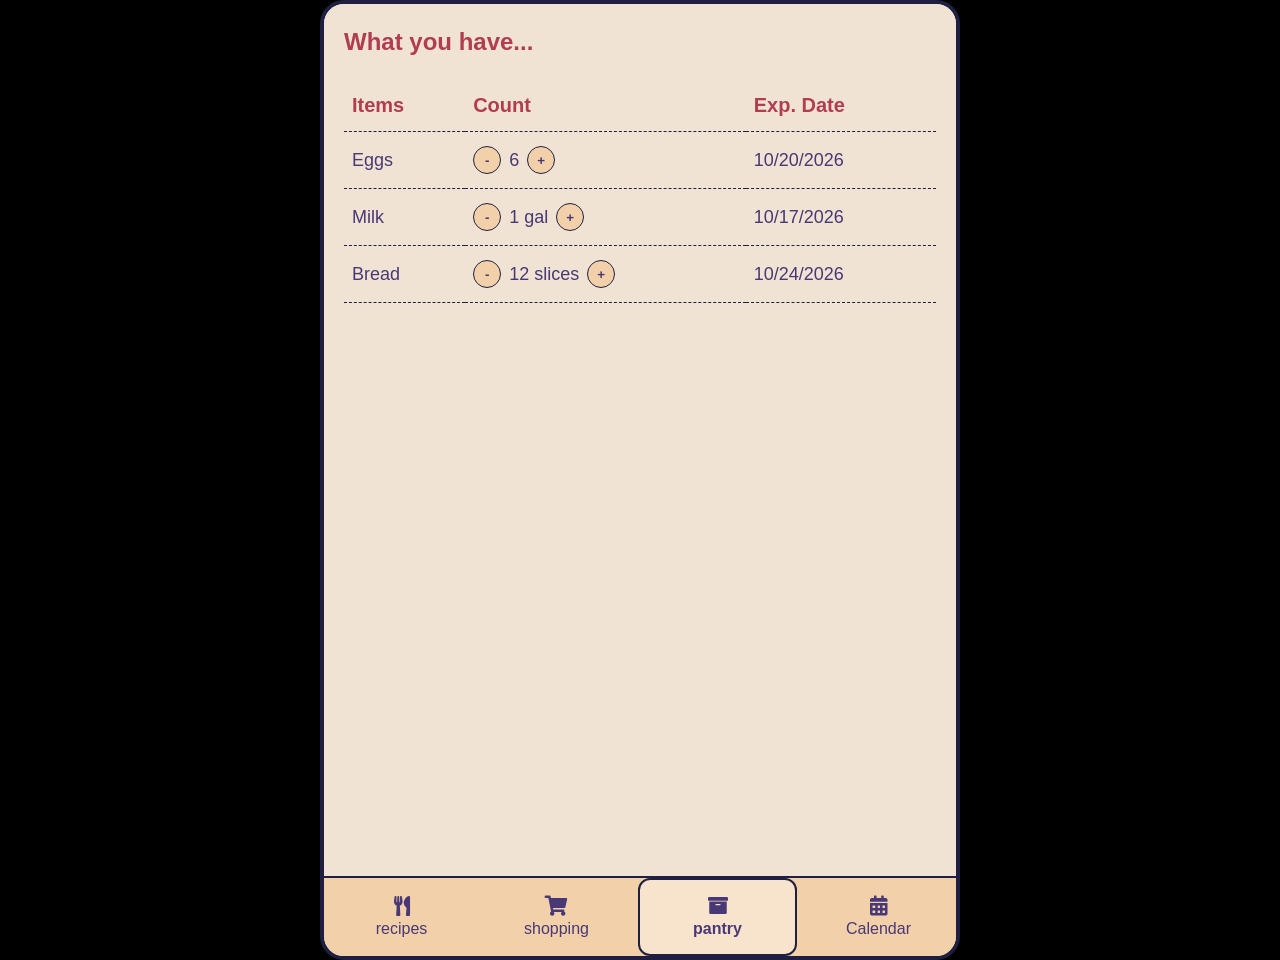
==== index.html @ 22006901 "Uploading all template files" ====
<!DOCTYPE html>
<html lang="en">
<head>
  <meta charset="UTF-8">
  <meta name="viewport" content="width=device-width, initial-scale=1.0">
  <title>Kitchen Keeper - Pantry</title>
  <link rel="stylesheet" href="css/styles.css">
  <!-- Font Awesome 5 per Visual Style Guide -->
  <link rel="stylesheet" href="https://cdnjs.cloudflare.com/ajax/libs/font-awesome/5.15.4/css/all.min.css">
</head>
<body>
  <div class="device-container">
    <header class="app-header">
      <h1 class="app-title">What you have...</h1>
    </header>

    <main class="app-content">
      <table class="pantry-table">
        <thead>
          <tr>
            <th>Items</th>
            <th>Count</th>
            <th>Exp. Date</th>
          </tr>
        </thead>
        <tbody id="pantry-list">
          <tr>
            <td>Eggs</td>
            <td>
              <div class="qty-control">
                <button class="btn-qty btn-minus">-</button>
                <span class="qty-val">6</span>
                <button class="btn-qty btn-plus">+</button>
              </div>
            </td>
            <td>10/20/2026</td>
          </tr>
          <tr>
            <td>Milk</td>
            <td>
              <div class="qty-control">
                <button class="btn-qty btn-minus">-</button>
                <span class="qty-val">1 gal</span>
                <button class="btn-qty btn-plus">+</button>
              </div>
            </td>
            <td>10/17/2026</td>
          </tr>
          <tr>
            <td>Bread</td>
            <td>
              <div class="qty-control">
                <button class="btn-qty btn-minus">-</button>
                <span class="qty-val">12 slices</span>
                <button class="btn-qty btn-plus">+</button>
              </div>
            </td>
            <td>10/24/2026</td>
          </tr>
        </tbody>
      </table>
    </main>

    <nav class="bottom-nav">
      <a href="recipes.html" class="nav-item">
        <i class="fas fa-utensils"></i>
        <span>recipes</span>
      </a>
      <a href="shopping.html" class="nav-item">
        <i class="fas fa-shopping-cart"></i>
        <span>shopping</span>
      </a>
      <a href="index.html" class="nav-item active">
        <i class="fas fa-archive"></i>
        <span>pantry</span>
      </a>
      <a href="calendar.html" class="nav-item">
        <i class="fas fa-calendar-alt"></i>
        <span>Calendar</span>
      </a>
    </nav>
  </div>
  <script src="js/main.js"></script>
</body>
</html>
---- css/styles.css ----
:root {
  --bg-main: #F1E3D3;          /* App Background */
  --bg-accent: #F2D0A9;        /* Icon/Button Background & Navbar */
  --color-title: #B13D52;      /* Title Text Color */
  --color-text: #483876;       /* Body / Other Text Color */
  --color-border: #1F2041;     /* Lines / Borders Color */

  /* Typography Sizing */
  --font-title-size: 24px;
  --font-text-size: 18px;
  --font-icon-size: 12px;

  /* Fonts */
  --font-primary: 'Roboto', sans-serif;
  --font-inter: 'Inter', sans-serif;
  --font-comic: 'Comic Sans MS', 'Comic Sans', cursive;
}

* {
  box-sizing: border-box;
  margin: 0;
  padding: 0;
}

/* Page Outer Body (Black background requirement) */
body {
  background-color: #000000;
  font-family: var(--font-primary);
  color: var(--color-text);
  font-size: var(--font-text-size);
  display: flex;
  justify-content: center;
  align-items: center;
  min-height: 100vh;
}

/* 640x960 Mobile Viewport Device Container */
.device-container {
  width: 640px;
  height: 960px;
  background-color: var(--bg-main);
  border: 4px solid var(--color-border);
  border-radius: 24px;
  display: flex;
  flex-direction: column;
  position: relative;
  overflow: hidden;
  box-shadow: 0 10px 30px rgba(0, 0, 0, 0.5);
}

/* Header Area */
.app-header {
  padding: 24px 20px 12px 20px;
  background-color: var(--bg-main);
}

.app-title {
  color: var(--color-title);
  font-size: var(--font-title-size);
  font-weight: 700;
  margin-bottom: 12px;
}

/* Main Content Area */
.app-content {
  flex: 1;
  padding: 0 20px 20px 20px;
  overflow-y: auto;
}

/* Bottom Navigation Bar */
.bottom-nav {
  height: 80px;
  background-color: var(--bg-accent);
  border-top: 2px solid var(--color-border);
  display: flex;
  justify-content: space-around;
  align-items: center;
}

.nav-item {
  display: flex;
  flex-direction: column;
  align-items: center;
  justify-content: center;
  text-decoration: none;
  color: var(--color-text);
  font-size: 16px;
  flex: 1;
  height: 100%;
  transition: background-color 0.2s;
}

.nav-item i {
  font-size: 20px;
  margin-bottom: 4px;
}

.nav-item.active {
  background-color: rgba(255, 255, 255, 0.4);
  border: 2px solid var(--color-border);
  border-radius: 12px;
  margin: 4px;
  font-weight: bold;
}

/* Reusable UI Elements */
.input-group {
  display: flex;
  gap: 12px;
  margin-bottom: 20px;
}

.text-input {
  flex: 1;
  padding: 12px 16px;
  font-size: var(--font-text-size);
  border: 2px solid var(--color-border);
  border-radius: 12px;
  background-color: rgba(255, 255, 255, 0.6);
  color: var(--color-text);
  outline: none;
}

.btn-primary {
  background-color: var(--bg-accent);
  border: 2px solid var(--color-border);
  color: var(--color-text);
  padding: 12px 24px;
  border-radius: 12px;
  font-size: var(--font-text-size);
  font-weight: bold;
  cursor: pointer;
}

.btn-primary:active {
  transform: scale(0.98);
}

/* Pantry Table / List Styling */
.pantry-table {
  width: 100%;
  border-collapse: collapse;
}

.pantry-table th, .pantry-table td {
  padding: 14px 8px;
  text-align: left;
  border-bottom: 1.5px dashed var(--color-border);
}

.pantry-table th {
  color: var(--color-title);
  font-size: 20px;
}

.qty-control {
  display: flex;
  align-items: center;
  gap: 8px;
}

.btn-qty {
  width: 28px;
  height: 28px;
  border-radius: 50%;
  border: 1.5px solid var(--color-border);
  background-color: var(--bg-accent);
  color: var(--color-text);
  font-weight: bold;
  cursor: pointer;
}

/* Recipes Styling */
.filter-pills {
  display: flex;
  gap: 8px;
  overflow-x: auto;
  padding-bottom: 12px;
  margin-bottom: 16px;
}

.pill {
  padding: 6px 14px;
  border: 1.5px solid var(--color-border);
  border-radius: 20px;
  background-color: var(--bg-accent);
  white-space: nowrap;
  font-size: 16px;
  cursor: pointer;
}

.recipe-card {
  display: flex;
  align-items: center;
  border: 2px solid var(--color-border);
  border-radius: 12px;
  padding: 12px;
  margin-bottom: 12px;
  background-color: rgba(255, 255, 255, 0.3);
  position: relative;
}

.recipe-img-placeholder {
  width: 70px;
  height: 70px;
  border-radius: 8px;
  background-color: var(--bg-accent);
  display: flex;
  align-items: center;
  justify-content: center;
  margin-right: 16px;
  border: 1.5px solid var(--color-border);
}

.recipe-title {
  font-size: 20px;
  font-weight: bold;
  flex: 1;
}

.star-fav {
  font-size: 24px;
  color: var(--color-border);
  cursor: pointer;
}

.star-fav.active {
  color: #E6A100;
}

/* Shopping List Styling */
.shopping-item {
  display: flex;
  align-items: center;
  justify-content: space-between;
  padding: 14px 0;
  border-bottom: 1.5px dashed var(--color-border);
}

.shopping-item-left {
  display: flex;
  align-items: center;
  gap: 12px;
}

.shopping-item input[type="checkbox"] {
  width: 22px;
  height: 22px;
  accent-color: var(--color-title);
}

.remove-btn {
  background: none;
  border: none;
  font-size: 20px;
  color: var(--color-border);
  cursor: pointer;
}

/* Calendar Styling */
.calendar-view-toggle {
  display: flex;
  justify-content: flex-end;
  gap: 8px;
  margin-bottom: 12px;
}

.btn-toggle {
  padding: 6px 12px;
  border: 1.5px solid var(--color-border);
  border-radius: 8px;
  background: var(--bg-accent);
  cursor: pointer;
}

.calendar-header-month {
  display: flex;
  justify-content: space-between;
  align-items: center;
  font-size: 22px;
  font-weight: bold;
  color: var(--color-text);
  margin-bottom: 16px;
}

.calendar-grid {
  display: grid;
  grid-template-columns: repeat(7, 1fr);
  gap: 8px;
  text-align: center;
}

.day-name {
  font-weight: bold;
  font-size: 14px;
  padding-bottom: 4px;
}

.day-cell {
  aspect-ratio: 1;
  border: 1px solid var(--color-border);
  border-radius: 6px;
  display: flex;
  flex-direction: column;
  align-items: center;
  justify-content: space-between;
  padding: 4px;
  font-size: 14px;
  background-color: rgba(255, 255, 255, 0.2);
}

.meal-dot {
  width: 6px;
  height: 6px;
  background-color: var(--color-title);
  border-radius: 50%;
}
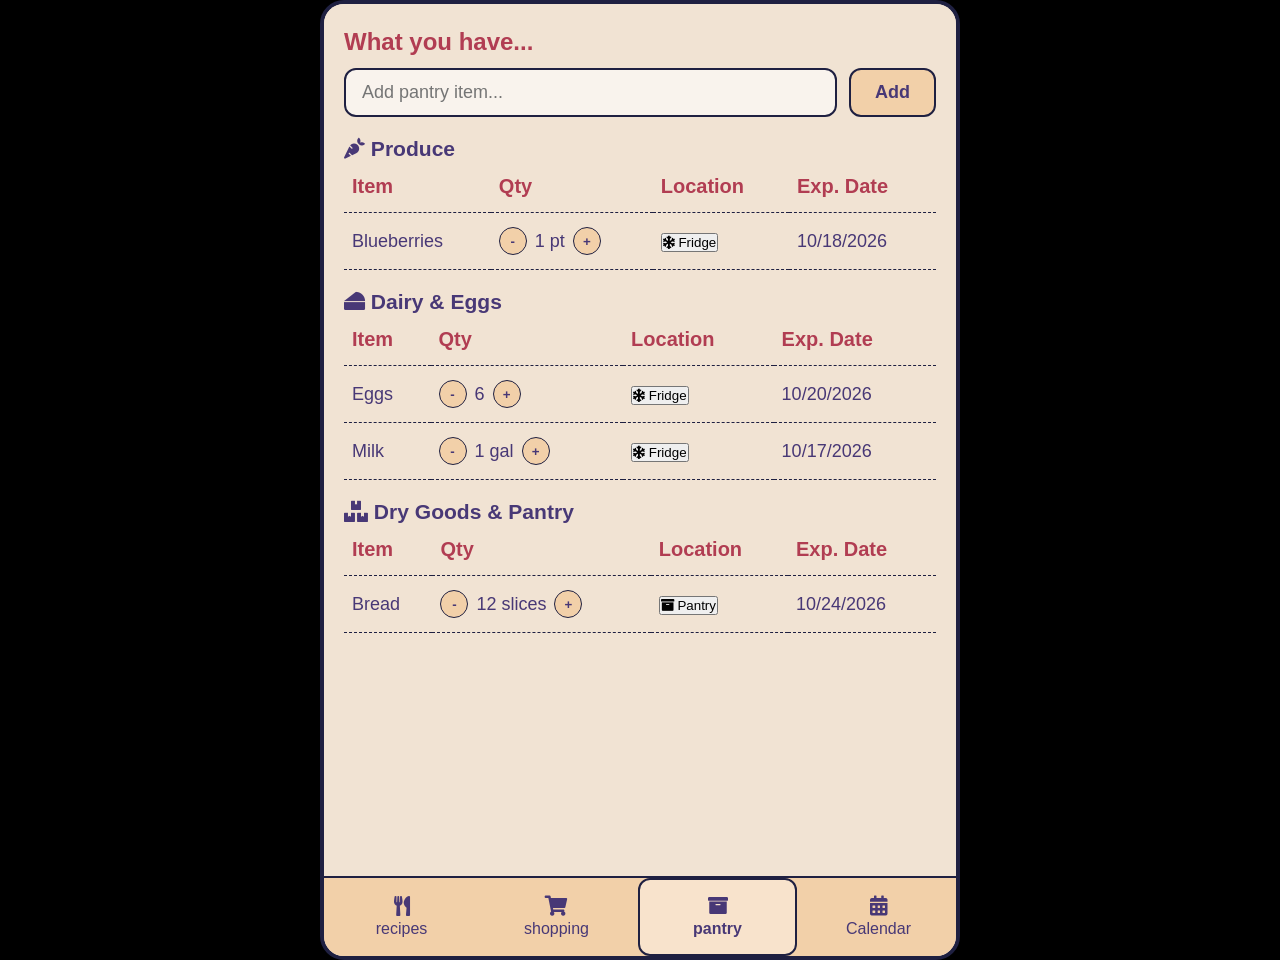
==== commit 3642c9aa: "Add optional category filter and update pantry layout" ====
--- a/index.html
+++ b/index.html
@@ -5,60 +5,134 @@
   <meta name="viewport" content="width=device-width, initial-scale=1.0">
   <title>Kitchen Keeper - Pantry</title>
   <link rel="stylesheet" href="css/styles.css">
-  <!-- Font Awesome 5 per Visual Style Guide -->
   <link rel="stylesheet" href="https://cdnjs.cloudflare.com/ajax/libs/font-awesome/5.15.4/css/all.min.css">
 </head>
 <body>
   <div class="device-container">
     <header class="app-header">
       <h1 class="app-title">What you have...</h1>
+      <!-- Optional Category Filter / Quick Add bar -->
+      <div class="input-group" style="margin-bottom: 8px;">
+        <input type="text" class="text-input" placeholder="Add pantry item...">
+        <button class="btn-primary">Add</button>
+      </div>
     </header>
 
     <main class="app-content">
-      <table class="pantry-table">
-        <thead>
-          <tr>
-            <th>Items</th>
-            <th>Count</th>
-            <th>Exp. Date</th>
-          </tr>
-        </thead>
-        <tbody id="pantry-list">
-          <tr>
-            <td>Eggs</td>
-            <td>
-              <div class="qty-control">
-                <button class="btn-qty btn-minus">-</button>
-                <span class="qty-val">6</span>
-                <button class="btn-qty btn-plus">+</button>
-              </div>
-            </td>
-            <td>10/20/2026</td>
-          </tr>
-          <tr>
-            <td>Milk</td>
-            <td>
-              <div class="qty-control">
-                <button class="btn-qty btn-minus">-</button>
-                <span class="qty-val">1 gal</span>
-                <button class="btn-qty btn-plus">+</button>
-              </div>
-            </td>
-            <td>10/17/2026</td>
-          </tr>
-          <tr>
-            <td>Bread</td>
-            <td>
-              <div class="qty-control">
-                <button class="btn-qty btn-minus">-</button>
-                <span class="qty-val">12 slices</span>
-                <button class="btn-qty btn-plus">+</button>
-              </div>
-            </td>
-            <td>10/24/2026</td>
-          </tr>
-        </tbody>
-      </table>
+      <!-- PRODUCE CATEGORY -->
+      <div class="category-section">
+        <h3 class="category-title"><i class="fas fa-carrot"></i> Produce</h3>
+        <table class="pantry-table">
+          <thead>
+            <tr>
+              <th>Item</th>
+              <th>Qty</th>
+              <th>Location</th>
+              <th>Exp. Date</th>
+            </tr>
+          </thead>
+          <tbody>
+            <tr>
+              <td>Blueberries</td>
+              <td>
+                <div class="qty-control">
+                  <button class="btn-qty btn-minus">-</button>
+                  <span class="qty-val">1 pt</span>
+                  <button class="btn-qty btn-plus">+</button>
+                </div>
+              </td>
+              <td>
+                <button class="location-toggle-btn fridge" title="Click to change location">
+                  <i class="fas fa-snowflake"></i> Fridge
+                </button>
+              </td>
+              <td>10/18/2026</td>
+            </tr>
+          </tbody>
+        </table>
+      </div>
+
+      <!-- DAIRY CATEGORY -->
+      <div class="category-section" style="margin-top: 20px;">
+        <h3 class="category-title"><i class="fas fa-cheese"></i> Dairy & Eggs</h3>
+        <table class="pantry-table">
+          <thead>
+            <tr>
+              <th>Item</th>
+              <th>Qty</th>
+              <th>Location</th>
+              <th>Exp. Date</th>
+            </tr>
+          </thead>
+          <tbody>
+            <tr>
+              <td>Eggs</td>
+              <td>
+                <div class="qty-control">
+                  <button class="btn-qty btn-minus">-</button>
+                  <span class="qty-val">6</span>
+                  <button class="btn-qty btn-plus">+</button>
+                </div>
+              </td>
+              <td>
+                <button class="location-toggle-btn fridge" title="Click to change location">
+                  <i class="fas fa-snowflake"></i> Fridge
+                </button>
+              </td>
+              <td>10/20/2026</td>
+            </tr>
+            <tr>
+              <td>Milk</td>
+              <td>
+                <div class="qty-control">
+                  <button class="btn-qty btn-minus">-</button>
+                  <span class="qty-val">1 gal</span>
+                  <button class="btn-qty btn-plus">+</button>
+                </div>
+              </td>
+              <td>
+                <button class="location-toggle-btn fridge" title="Click to change location">
+                  <i class="fas fa-snowflake"></i> Fridge
+                </button>
+              </td>
+              <td>10/17/2026</td>
+            </tr>
+          </tbody>
+        </table>
+      </div>
+
+      <!-- PANTRY / DRY GOODS CATEGORY -->
+      <div class="category-section" style="margin-top: 20px;">
+        <h3 class="category-title"><i class="fas fa-boxes"></i> Dry Goods & Pantry</h3>
+        <table class="pantry-table">
+          <thead>
+            <tr>
+              <th>Item</th>
+              <th>Qty</th>
+              <th>Location</th>
+              <th>Exp. Date</th>
+            </tr>
+          </thead>
+          <tbody>
+            <tr>
+              <td>Bread</td>
+              <td>
+                <div class="qty-control">
+                  <button class="btn-qty btn-minus">-</button>
+                  <span class="qty-val">12 slices</span>
+                  <button class="btn-qty btn-plus">+</button>
+                </div>
+              </td>
+              <td>
+                <button class="location-toggle-btn pantry" title="Click to change location">
+                  <i class="fas fa-archive"></i> Pantry
+                </button>
+              </td>
+              <td>10/24/2026</td>
+            </tr>
+          </tbody>
+        </table>
+      </div>
     </main>
 
     <nav class="bottom-nav">
@@ -82,4 +156,4 @@
   </div>
   <script src="js/main.js"></script>
 </body>
-</html>+</html>
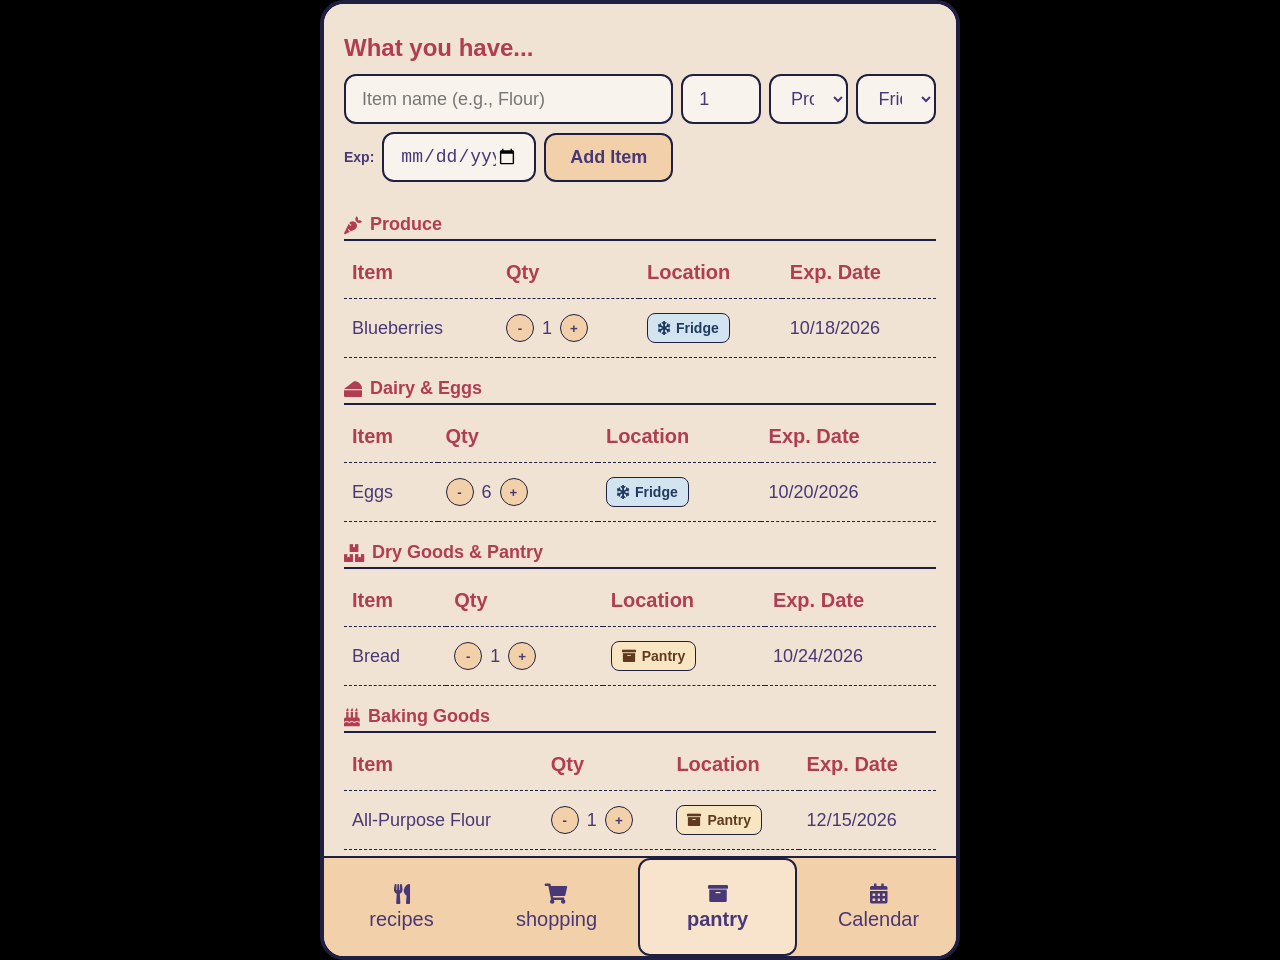
==== commit ea83c7a3: "Revamp pantry item input and add new categories" ====
--- a/index.html
+++ b/index.html
@@ -11,16 +11,32 @@
   <div class="device-container">
     <header class="app-header">
       <h1 class="app-title">What you have...</h1>
-      <!-- Optional Category Filter / Quick Add bar -->
-      <div class="input-group" style="margin-bottom: 8px;">
-        <input type="text" class="text-input" placeholder="Add pantry item...">
-        <button class="btn-primary">Add</button>
+      <div class="input-group" style="flex-direction: column; gap: 8px;">
+        <input type="text" id="pantry-name" class="text-input" placeholder="Item name (e.g., Flour)" style="width: 100%;">
+        <div style="display: flex; gap: 8px; width: 100%;">
+          <input type="number" id="pantry-qty" class="text-input" placeholder="Qty" min="1" value="1" style="width: 25%;">
+          <select id="pantry-category" class="text-input" style="width: 35%;">
+            <option value="Produce">Produce</option>
+            <option value="Dairy & Eggs">Dairy & Eggs</option>
+            <option value="Dry Goods">Dry Goods</option>
+            <option value="Baking Goods">Baking Goods</option>
+          </select>
+          <select id="pantry-location" class="text-input" style="width: 40%;">
+            <option value="fridge">Fridge</option>
+            <option value="pantry">Pantry</option>
+          </select>
+        </div>
+        <div style="display: flex; gap: 8px; width: 100%; align-items: center;">
+          <span style="font-size: 14px; font-weight: bold;">Exp:</span>
+          <input type="date" id="pantry-date" class="text-input" style="flex: 1;">
+          <button id="add-pantry-btn" class="btn-primary">Add Item</button>
+        </div>
       </div>
     </header>
 
-    <main class="app-content">
+    <main class="app-content" id="pantry-main-container">
       <!-- PRODUCE CATEGORY -->
-      <div class="category-section">
+      <div class="category-section" data-category="Produce">
         <h3 class="category-title"><i class="fas fa-carrot"></i> Produce</h3>
         <table class="pantry-table">
           <thead>
@@ -31,13 +47,13 @@
               <th>Exp. Date</th>
             </tr>
           </thead>
-          <tbody>
+          <tbody class="pantry-tbody">
             <tr>
               <td>Blueberries</td>
               <td>
                 <div class="qty-control">
                   <button class="btn-qty btn-minus">-</button>
-                  <span class="qty-val">1 pt</span>
+                  <span class="qty-val">1</span>
                   <button class="btn-qty btn-plus">+</button>
                 </div>
               </td>
@@ -53,7 +69,7 @@
       </div>
 
       <!-- DAIRY CATEGORY -->
-      <div class="category-section" style="margin-top: 20px;">
+      <div class="category-section" data-category="Dairy & Eggs" style="margin-top: 20px;">
         <h3 class="category-title"><i class="fas fa-cheese"></i> Dairy & Eggs</h3>
         <table class="pantry-table">
           <thead>
@@ -64,7 +80,7 @@
               <th>Exp. Date</th>
             </tr>
           </thead>
-          <tbody>
+          <tbody class="pantry-tbody">
             <tr>
               <td>Eggs</td>
               <td>
@@ -81,28 +97,12 @@
               </td>
               <td>10/20/2026</td>
             </tr>
-            <tr>
-              <td>Milk</td>
-              <td>
-                <div class="qty-control">
-                  <button class="btn-qty btn-minus">-</button>
-                  <span class="qty-val">1 gal</span>
-                  <button class="btn-qty btn-plus">+</button>
-                </div>
-              </td>
-              <td>
-                <button class="location-toggle-btn fridge" title="Click to change location">
-                  <i class="fas fa-snowflake"></i> Fridge
-                </button>
-              </td>
-              <td>10/17/2026</td>
-            </tr>
           </tbody>
         </table>
       </div>
 
-      <!-- PANTRY / DRY GOODS CATEGORY -->
-      <div class="category-section" style="margin-top: 20px;">
+      <!-- DRY GOODS CATEGORY -->
+      <div class="category-section" data-category="Dry Goods" style="margin-top: 20px;">
         <h3 class="category-title"><i class="fas fa-boxes"></i> Dry Goods & Pantry</h3>
         <table class="pantry-table">
           <thead>
@@ -113,13 +113,13 @@
               <th>Exp. Date</th>
             </tr>
           </thead>
-          <tbody>
+          <tbody class="pantry-tbody">
             <tr>
               <td>Bread</td>
               <td>
                 <div class="qty-control">
                   <button class="btn-qty btn-minus">-</button>
-                  <span class="qty-val">12 slices</span>
+                  <span class="qty-val">1</span>
                   <button class="btn-qty btn-plus">+</button>
                 </div>
               </td>
@@ -129,6 +129,39 @@
                 </button>
               </td>
               <td>10/24/2026</td>
+            </tr>
+          </tbody>
+        </table>
+      </div>
+
+      <!-- BAKING GOODS CATEGORY (NEW) -->
+      <div class="category-section" data-category="Baking Goods" style="margin-top: 20px;">
+        <h3 class="category-title"><i class="fas fa-birthday-cake"></i> Baking Goods</h3>
+        <table class="pantry-table">
+          <thead>
+            <tr>
+              <th>Item</th>
+              <th>Qty</th>
+              <th>Location</th>
+              <th>Exp. Date</th>
+            </tr>
+          </thead>
+          <tbody class="pantry-tbody">
+            <tr>
+              <td>All-Purpose Flour</td>
+              <td>
+                <div class="qty-control">
+                  <button class="btn-qty btn-minus">-</button>
+                  <span class="qty-val">1</span>
+                  <button class="btn-qty btn-plus">+</button>
+                </div>
+              </td>
+              <td>
+                <button class="location-toggle-btn pantry" title="Click to change location">
+                  <i class="fas fa-archive"></i> Pantry
+                </button>
+              </td>
+              <td>12/15/2026</td>
             </tr>
           </tbody>
         </table>
--- a/css/styles.css
+++ b/css/styles.css
@@ -46,11 +46,13 @@
   position: relative;
   overflow: hidden;
   box-shadow: 0 10px 30px rgba(0, 0, 0, 0.5);
+  position: relative;
+	flex-shrink: 0;
 }
 
 /* Header Area */
 .app-header {
-  padding: 24px 20px 12px 20px;
+  padding: 30px 20px 12px 20px;
   background-color: var(--bg-main);
 }
 
@@ -70,7 +72,7 @@
 
 /* Bottom Navigation Bar */
 .bottom-nav {
-  height: 80px;
+  height: 100px;
   background-color: var(--bg-accent);
   border-top: 2px solid var(--color-border);
   display: flex;
@@ -85,7 +87,7 @@
   justify-content: center;
   text-decoration: none;
   color: var(--color-text);
-  font-size: 16px;
+  font-size: 20px;
   flex: 1;
   height: 100%;
   transition: background-color 0.2s;
@@ -171,8 +173,49 @@
   cursor: pointer;
 }
 
+/* Category Section Styling */
+.category-title {
+  color: var(--color-title);
+  font-size: 18px;
+  margin-bottom: 6px;
+  display: flex;
+  align-items: center;
+  gap: 8px;
+  border-bottom: 2px solid var(--color-border);
+  padding-bottom: 4px;
+}
+
+/* Storage Location Toggle Button */
+.location-toggle-btn {
+  padding: 6px 10px;
+  border-radius: 8px;
+  border: 1.5px solid var(--color-border);
+  font-size: 14px;
+  font-weight: bold;
+  cursor: pointer;
+  display: flex;
+  align-items: center;
+  gap: 6px;
+  transition: all 0.2s ease;
+}
+
+.location-toggle-btn.fridge {
+  background-color: #D2E4F0; /* Soft cool blue tint for Fridge */
+  color: #1F3A5F;
+}
+
+.location-toggle-btn.pantry {
+  background-color: #F8E5C2; /* Warm amber tint for Pantry */
+  color: #5F3A1F;
+}
+
+.location-toggle-btn:active {
+  transform: scale(0.95);
+}
+
 /* Recipes Styling */
-.filter-pills {
+
+.filters {
   display: flex;
   gap: 8px;
   overflow-x: auto;
@@ -180,18 +223,77 @@
   margin-bottom: 16px;
 }
 
-.pill {
+.food-filter {
   padding: 6px 14px;
   border: 1.5px solid var(--color-border);
   border-radius: 20px;
   background-color: var(--bg-accent);
   white-space: nowrap;
-  font-size: 16px;
-  cursor: pointer;
-}
-
-.recipe-card {
-  display: flex;
+  font-size: 18px;
+  cursor: pointer;
+  background-color: var(--bg-accent);
+  color: var(--color-text);
+}
+.food-filter.active,
+.food-filter:hover{
+  background-color: #eee;
+}
+
+.app-header .input-group.searchDiv{
+  width: 100%;
+  margin: 15px auto;
+  box-sizing: border-box;
+  display: grid;
+  grid-template-columns: 4fr 1fr;
+  gap: 8px;
+}
+
+#searchBar{
+  width: 100%;
+  height: 100%;
+  justify-content: center;
+  box-sizing: border-box;
+  padding: 10px;
+  margin-bottom: 15px;
+  font-size: 18px;
+} 
+
+.searchButton{
+  /* flex: 1; */
+  padding: 10px 10px;
+  border: 1.5px solid var(--color-border);
+  border-radius: 20px;
+  background-color: var(--bg-accent);
+  font-size: 18px;
+  cursor: pointer;
+  color: var(--color-text);
+  /* margin-right: auto; */ 
+}
+
+.searchDiv .searchButton{
+  /* flex: 1; */
+  height: 100%;
+  padding: auto auto;
+  border: 1.5px solid var(--color-border);
+  border-radius: 20px;
+  background-color: var(--bg-accent);
+  font-size: 18px;
+  cursor: pointer;
+  color: var(--color-text);
+
+  /* margin-right: auto; */ 
+}
+
+.searchDiv{
+  width: 100%;
+  justify-content: center;
+  margin: auto;
+  box-sizing: border-box;
+  display: inline;
+}
+
+.recipe{
+  /* display: flex; */
   align-items: center;
   border: 2px solid var(--color-border);
   border-radius: 12px;
@@ -201,9 +303,19 @@
   position: relative;
 }
 
-.recipe-img-placeholder {
-  width: 70px;
-  height: 70px;
+.recipe-div{
+  max-width: 100%;
+  margin: auto auto;
+  border-radius: 10px;
+  list-style-type: none;
+  border-spacing: 15px;
+  display: grid;
+  grid-template-columns: repeat(2, 1fr);
+}
+
+.recipe-image{
+  width: 100px;
+  height: 100px;
   border-radius: 8px;
   background-color: var(--bg-accent);
   display: flex;
@@ -213,12 +325,140 @@
   border: 1.5px solid var(--color-border);
 }
 
-.recipe-title {
-  font-size: 20px;
-  font-weight: bold;
-  flex: 1;
-}
-
+.recipe-div .recipe a{
+  display: flex;
+  color: var(--color-text);
+  padding: 10px 0;
+  text-decoration: none;
+  font-size: 18px;
+  align-items: center;
+}
+
+.recipe-div .recipe{
+  margin: 12px 12px;
+}
+
+.recipe:hover{
+  cursor: pointer;
+  background-color: #cccccc;
+}
+
+.recipe-content{
+  display: flex;
+  flex:1;
+  align-items: center;
+
+}
+
+.recipe-text{
+  text-align: center;
+  font-size: 18px;
+}
+.recipe-text p{
+  font-size: 18px;
+}
+
+
+.ratings input{
+  appearance: none;
+}
+
+.ratings label{
+  cursor: pointer;
+  display: block;
+}
+
+#ratings1 label:hover,
+#ratings1 label:hover ~ label,
+#ratings1 input:checked ~ label{
+  color: gold;
+  fill: gold;
+  cursor: pointer;
+}
+
+#ratings2 label:hover,
+#ratings2 label:hover ~ label,
+#ratings2 input:checked ~ label{
+  color: gold;
+  fill: gold;
+  cursor: pointer;
+}
+
+#ratings3 label:hover,
+#ratings3 label:hover ~ label,
+#ratings3 input:checked ~ label{
+  color: gold;
+  fill: gold;
+  cursor: pointer;
+}
+
+#ratings4 label:hover,
+#ratings4 label:hover ~ label,
+#ratings4 input:checked ~ label{
+  color: gold;
+  fill: gold;
+  cursor: pointer;
+}
+
+.ratings{
+  appearance: none;
+  display:flex;
+  flex-direction: row-reverse;
+  font-size: 18px;
+  position:absolute;
+  bottom: 0px;
+  right: 10px;
+}
+
+.favorites input{
+  appearance: none;
+}
+
+.favorites label{
+  cursor: pointer;
+  display: block;
+  position:absolute;
+  top:5px;
+  right:5px;
+}
+
+#favorites1 label:hover,
+#favorites1 label:hover ~ label,
+#favorites1 input:checked ~ label{
+  color: red;
+  fill: red;
+  cursor: pointer;
+}
+
+#favorites2 label:hover,
+#favorites2 label:hover ~ label,
+#favorites2 input:checked ~ label{
+  color: red;
+  fill: red;
+  cursor: pointer;
+}
+
+#favorites3 label:hover,
+#favorites3 label:hover ~ label,
+#favorites3 input:checked ~ label{
+  color: red;
+  fill: red;
+  cursor: pointer;
+}
+#favorites4 label:hover,
+#favorites4 label:hover ~ label,
+#favorites4 input:checked ~ label{
+  color: red;
+  fill: red;
+  cursor: pointer;
+}
+
+.favorites{
+  appearance: none;
+  display:flex;
+  flex-direction: row-reverse;
+  font-size: 18px;
+}
 .star-fav {
   font-size: 24px;
   color: var(--color-border);
@@ -228,6 +468,74 @@
 .star-fav.active {
   color: #E6A100;
 }
+
+/* Ingredient page */
+.ingredients{
+  font-size: 18px;
+  margin-left: 30px;
+  margin-top: 10px;
+}
+
+.instructions{
+  margin: auto auto;
+}
+
+.instruction-list{
+  
+  padding-left: 30px;
+  margin-left: 30px;
+}
+
+.nutrition{
+  padding: 0 10px;
+  border: 2px solid black;
+  box-sizing: border-box;
+  margin: auto auto;
+  background-color: white;
+  padding-bottom: 5px;
+}
+
+.nutrition-table{
+  border-collapse: collapse;
+  background-color: white;
+  width: 100%;
+}
+
+.nutrition-table td{
+  padding: 3px 0;
+  width: 50%;
+}
+
+.nutrition-table tr{
+  border-bottom: 1px solid gray;
+}
+
+.back{
+  background: none;
+  border: none;
+  font-size: 20px;
+  font-weight: bold;
+  cursor: pointer;
+  color: #B13D52; ;
+}
+
+.filters{
+  width: 100%;
+  margin-bottom: 15px;
+  
+}
+
+.btn-toggle.allergy{
+  display: flex;
+  flex-direction: column;
+  font-size: 18px;
+  width: 100%;
+}
+
+.hidden{
+  display: none;
+}
+
 
 /* Shopping List Styling */
 .shopping-item {
@@ -278,7 +586,7 @@
   display: flex;
   justify-content: space-between;
   align-items: center;
-  font-size: 22px;
+  font-size: 25px;
   font-weight: bold;
   color: var(--color-text);
   margin-bottom: 16px;
@@ -293,7 +601,7 @@
 
 .day-name {
   font-weight: bold;
-  font-size: 14px;
+  font-size: 18px;
   padding-bottom: 4px;
 }
 
@@ -306,7 +614,7 @@
   align-items: center;
   justify-content: space-between;
   padding: 4px;
-  font-size: 14px;
+  font-size: 15px;
   background-color: rgba(255, 255, 255, 0.2);
 }
 
@@ -315,4 +623,116 @@
   height: 6px;
   background-color: var(--color-title);
   border-radius: 50%;
+}
+
+.content {
+  flex: 1;
+  padding: 15px;
+  box-sizing: border-box;
+  overflow: hidden; 
+}
+.content.scrollable {
+  overflow-y: auto;
+}
+
+.content.scrollable::-webkit-scrollbar {
+  width: 6px;
+}
+
+.content.scrollable::-webkit-scrollbar-thumb {
+  background-color: #B13D52;
+  border-radius: 3px;
+}
+
+/* Shopping Form Layout */
+.app-header .input-group {
+  display: grid;
+  grid-template-columns: 1fr 1fr;
+  gap: 10px;
+}
+
+#shop-input {
+  grid-column: span 2;
+}
+
+#add-shop-btn {
+  grid-column: span 2;
+}
+
+.app-header .input-group .text-input {
+  width: 100%;
+  min-width: 0;
+}
+
+.dialog-box{
+  border-color: var(--color-border);
+  height: 500px;
+  width: 500px;
+  justify-self: center;
+  background-color: #f5ede5;
+  padding-top: 20px;
+  padding-left: 20px;
+  padding-bottom: 20px;
+  padding-right: 20px;
+  flex-direction: column;
+  margin-top: 100px;
+}
+
+.dialog-text{
+  margin-bottom: auto;
+
+}
+
+#close{
+  margin-top: auto;
+  margin-bottom: 10px;
+  font-size: 15px;
+  justify-content: center;
+  color: var(--color-text);
+}
+
+#turn-off{
+  margin-top: auto;
+  margin-bottom: 10px;
+  font-size: 15px;
+  justify-content: center;
+  color: var(--color-text);
+}
+
+.toDo{
+background-color: rgb(177, 166, 166);
+min-height: 30px;
+position: relative;
+}
+.toDo.done{
+  background-color: gray;
+  text-decoration: line-through;
+}
+
+#list{
+  margin-bottom: 20px;
+  margin-top: 20px;
+}
+
+#notification{
+  background-color:red;
+  color:white;
+  min-height:50px;
+  text-align: center;
+  align-items: center;
+  justify-content: center;
+  position:relative;
+  display: flex;
+
+}
+
+.exit_button{
+  position:absolute;
+  top:0;
+  right:0;
+  cursor:pointer;
+  font-size: 20px;
+  background: none;
+  border: none;
+  color: var(--color-text);
 }
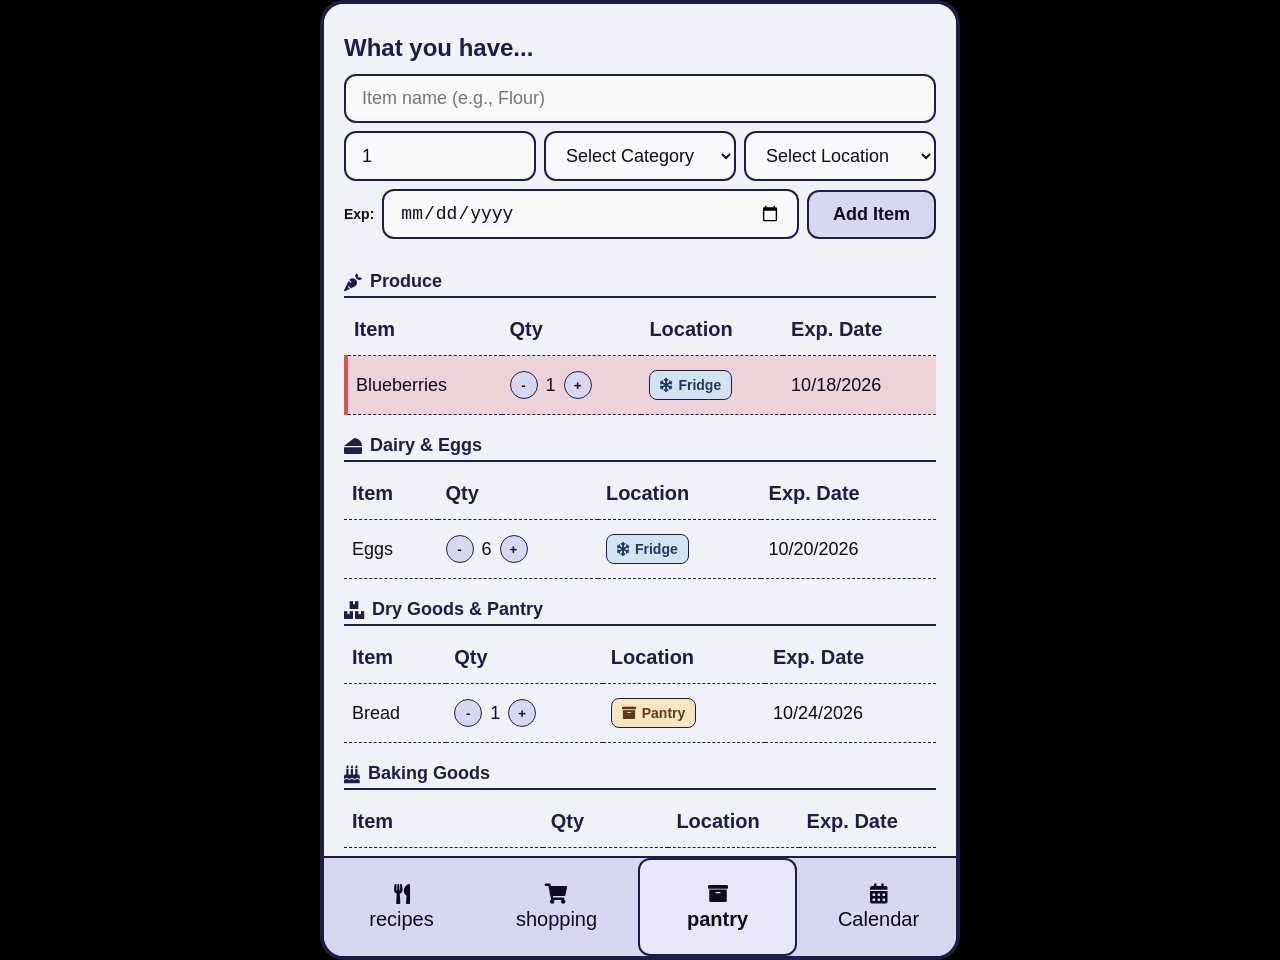
==== commit c8b0cae3: "added placeholders" ====
--- a/index.html
+++ b/index.html
@@ -16,12 +16,14 @@
         <div style="display: flex; gap: 8px; width: 100%;">
           <input type="number" id="pantry-qty" class="text-input" placeholder="Qty" min="1" value="1" style="width: 25%;">
           <select id="pantry-category" class="text-input" style="width: 35%;">
+            <option value="category" disabled selected hidden>Select Category</option>
             <option value="Produce">Produce</option>
             <option value="Dairy & Eggs">Dairy & Eggs</option>
             <option value="Dry Goods">Dry Goods</option>
             <option value="Baking Goods">Baking Goods</option>
           </select>
           <select id="pantry-location" class="text-input" style="width: 40%;">
+            <option value="category" disabled selected hidden>Select Location</option>
             <option value="fridge">Fridge</option>
             <option value="pantry">Pantry</option>
           </select>
--- a/css/styles.css
+++ b/css/styles.css
@@ -1,9 +1,10 @@
 :root {
-  --bg-main: #F1E3D3;          /* App Background */
-  --bg-accent: #F2D0A9;        /* Icon/Button Background & Navbar */
-  --color-title: #B13D52;      /* Title Text Color */
-  --color-text: #483876;       /* Body / Other Text Color */
-  --color-border: #1F2041;     /* Lines / Borders Color */
+  --bg-main: #f1f2f8;          /* App Background */
+  --bg-accent: #d7d7f1;        /* Icon/Button Background & Navbar */
+  --color-title: #1d1e45;      /* Deep Navy Blue */
+  --color-text: #110922;       /* Body / Other Text Color */
+  --color-border: #1d1e45;     /* Lines / Borders Color */
+  --feature-color: #9a9ac2;
 
   /* Typography Sizing */
   --font-title-size: 24px;
@@ -22,7 +23,6 @@
   padding: 0;
 }
 
-/* Page Outer Body (Black background requirement) */
 body {
   background-color: #000000;
   font-family: var(--font-primary);
@@ -34,7 +34,6 @@
   min-height: 100vh;
 }
 
-/* 640x960 Mobile Viewport Device Container */
 .device-container {
   width: 640px;
   height: 960px;
@@ -46,11 +45,9 @@
   position: relative;
   overflow: hidden;
   box-shadow: 0 10px 30px rgba(0, 0, 0, 0.5);
-  position: relative;
-	flex-shrink: 0;
-}
-
-/* Header Area */
+  flex-shrink: 0;
+}
+
 .app-header {
   padding: 30px 20px 12px 20px;
   background-color: var(--bg-main);
@@ -63,14 +60,12 @@
   margin-bottom: 12px;
 }
 
-/* Main Content Area */
 .app-content {
   flex: 1;
   padding: 0 20px 20px 20px;
   overflow-y: auto;
 }
 
-/* Bottom Navigation Bar */
 .bottom-nav {
   height: 100px;
   background-color: var(--bg-accent);
@@ -106,7 +101,6 @@
   font-weight: bold;
 }
 
-/* Reusable UI Elements */
 .input-group {
   display: flex;
   gap: 12px;
@@ -156,6 +150,11 @@
   font-size: 20px;
 }
 
+.pantry-table tr.expiring-soon {
+  background-color: rgba(217, 83, 79, 0.2);
+  border-left: 4px solid #D9534F;
+}
+
 .qty-control {
   display: flex;
   align-items: center;
@@ -173,7 +172,6 @@
   cursor: pointer;
 }
 
-/* Category Section Styling */
 .category-title {
   color: var(--color-title);
   font-size: 18px;
@@ -185,7 +183,6 @@
   padding-bottom: 4px;
 }
 
-/* Storage Location Toggle Button */
 .location-toggle-btn {
   padding: 6px 10px;
   border-radius: 8px;
@@ -200,27 +197,23 @@
 }
 
 .location-toggle-btn.fridge {
-  background-color: #D2E4F0; /* Soft cool blue tint for Fridge */
+  background-color: #D2E4F0;
   color: #1F3A5F;
 }
 
 .location-toggle-btn.pantry {
-  background-color: #F8E5C2; /* Warm amber tint for Pantry */
+  background-color: #F8E5C2;
   color: #5F3A1F;
 }
 
-.location-toggle-btn:active {
-  transform: scale(0.95);
-}
-
 /* Recipes Styling */
-
 .filters {
   display: flex;
   gap: 8px;
   overflow-x: auto;
   padding-bottom: 12px;
   margin-bottom: 16px;
+  width: 100%;
 }
 
 .food-filter {
@@ -231,15 +224,15 @@
   white-space: nowrap;
   font-size: 18px;
   cursor: pointer;
-  background-color: var(--bg-accent);
-  color: var(--color-text);
-}
+  color: var(--color-text);
+}
+
 .food-filter.active,
-.food-filter:hover{
-  background-color: #eee;
-}
-
-.app-header .input-group.searchDiv{
+.food-filter:hover {
+  background-color: #9a9ac2;
+}
+
+.app-header .input-group.searchDiv {
   width: 100%;
   margin: 15px auto;
   box-sizing: border-box;
@@ -248,7 +241,7 @@
   gap: 8px;
 }
 
-#searchBar{
+#searchBar {
   width: 100%;
   height: 100%;
   justify-content: center;
@@ -256,10 +249,9 @@
   padding: 10px;
   margin-bottom: 15px;
   font-size: 18px;
-} 
-
-.searchButton{
-  /* flex: 1; */
+}
+
+.searchButton {
   padding: 10px 10px;
   border: 1.5px solid var(--color-border);
   border-radius: 20px;
@@ -267,29 +259,6 @@
   font-size: 18px;
   cursor: pointer;
   color: var(--color-text);
-  /* margin-right: auto; */ 
-}
-
-.searchDiv .searchButton{
-  /* flex: 1; */
-  height: 100%;
-  padding: auto auto;
-  border: 1.5px solid var(--color-border);
-  border-radius: 20px;
-  background-color: var(--bg-accent);
-  font-size: 18px;
-  cursor: pointer;
-  color: var(--color-text);
-
-  /* margin-right: auto; */ 
-}
-
-.searchDiv{
-  width: 100%;
-  justify-content: center;
-  margin: auto;
-  box-sizing: border-box;
-  display: inline;
 }
 
 .recipe{
@@ -301,6 +270,7 @@
   margin-bottom: 12px;
   background-color: rgba(255, 255, 255, 0.3);
   position: relative;
+  background-color: var(--feature-color);
 }
 
 .recipe-div{
@@ -311,6 +281,7 @@
   border-spacing: 15px;
   display: grid;
   grid-template-columns: repeat(2, 1fr);
+  
 }
 
 .recipe-image{
@@ -371,32 +342,32 @@
 #ratings1 label:hover,
 #ratings1 label:hover ~ label,
 #ratings1 input:checked ~ label{
-  color: gold;
-  fill: gold;
+  color: rgb(250, 211, 69);
+  fill: rgb(250, 211, 69);
   cursor: pointer;
 }
 
 #ratings2 label:hover,
 #ratings2 label:hover ~ label,
 #ratings2 input:checked ~ label{
-  color: gold;
-  fill: gold;
+  color: rgb(250, 211, 69);
+  fill: rgb(250, 211, 69);
   cursor: pointer;
 }
 
 #ratings3 label:hover,
 #ratings3 label:hover ~ label,
 #ratings3 input:checked ~ label{
-  color: gold;
-  fill: gold;
+  color: rgb(250, 211, 69);
+  fill: rgb(250, 211, 69); 
   cursor: pointer;
 }
 
 #ratings4 label:hover,
 #ratings4 label:hover ~ label,
 #ratings4 input:checked ~ label{
-  color: gold;
-  fill: gold;
+  color: rgb(250, 211, 69);
+  fill: rgb(250, 211, 69);
   cursor: pointer;
 }
 
@@ -420,36 +391,37 @@
   position:absolute;
   top:5px;
   right:5px;
+  font-size: var(--font-text-size);
 }
 
 #favorites1 label:hover,
 #favorites1 label:hover ~ label,
 #favorites1 input:checked ~ label{
-  color: red;
-  fill: red;
+  color: rgb(199, 6, 6);
+  fill: rgb(199, 6, 6);
   cursor: pointer;
 }
 
 #favorites2 label:hover,
 #favorites2 label:hover ~ label,
 #favorites2 input:checked ~ label{
-  color: red;
-  fill: red;
+  color: rgb(199, 6, 6);
+  fill: rgb(199, 6, 6);
   cursor: pointer;
 }
 
 #favorites3 label:hover,
 #favorites3 label:hover ~ label,
 #favorites3 input:checked ~ label{
-  color: red;
-  fill: red;
+  color: rgb(199, 6, 6);
+  fill: rgb(199, 6, 6);
   cursor: pointer;
 }
 #favorites4 label:hover,
 #favorites4 label:hover ~ label,
 #favorites4 input:checked ~ label{
-  color: red;
-  fill: red;
+  color: rgb(199, 6, 6);
+  fill: rgb(199, 6, 6);
   cursor: pointer;
 }
 
@@ -459,15 +431,7 @@
   flex-direction: row-reverse;
   font-size: 18px;
 }
-.star-fav {
-  font-size: 24px;
-  color: var(--color-border);
-  cursor: pointer;
-}
-
-.star-fav.active {
-  color: #E6A100;
-}
+
 
 /* Ingredient page */
 .ingredients{
@@ -493,12 +457,14 @@
   margin: auto auto;
   background-color: white;
   padding-bottom: 5px;
+  font-size: var(--font-title-size);
 }
 
 .nutrition-table{
   border-collapse: collapse;
   background-color: white;
   width: 100%;
+  font-size: var(--font-text-size);
 }
 
 .nutrition-table td{
@@ -516,7 +482,7 @@
   font-size: 20px;
   font-weight: bold;
   cursor: pointer;
-  color: #B13D52; ;
+  color: var(--color-title); ;
 }
 
 .filters{
@@ -536,8 +502,7 @@
   display: none;
 }
 
-
-/* Shopping List Styling */
+/* Shopping List Styling & Form Layout Fix (Issue 1) */
 .shopping-item {
   display: flex;
   align-items: center;
@@ -566,6 +531,28 @@
   cursor: pointer;
 }
 
+.shopping-form-group {
+  display: grid;
+  grid-template-columns: 1fr 1fr;
+  gap: 10px;
+}
+
+#shop-input {
+  grid-column: span 2;
+}
+
+#shop-quantity, #shop-unit {
+  grid-column: span 1;
+}
+
+#shop-category {
+  grid-column: span 2;
+}
+
+#add-shop-btn {
+  grid-column: span 2;
+}
+
 /* Calendar Styling */
 .calendar-view-toggle {
   display: flex;
@@ -580,6 +567,8 @@
   border-radius: 8px;
   background: var(--bg-accent);
   cursor: pointer;
+  color: var(--color-text);
+  font-weight: bold;
 }
 
 .calendar-header-month {
@@ -590,6 +579,11 @@
   font-weight: bold;
   color: var(--color-text);
   margin-bottom: 16px;
+}
+
+.calendar-header-month i {
+  cursor: pointer;
+  padding: 4px 8px;
 }
 
 .calendar-grid {
@@ -602,6 +596,7 @@
 .day-name {
   font-weight: bold;
   font-size: 18px;
+  color: var(--color-title);
   padding-bottom: 4px;
 }
 
@@ -614,8 +609,16 @@
   align-items: center;
   justify-content: space-between;
   padding: 4px;
-  font-size: 15px;
+  font-size: 18px;
   background-color: rgba(255, 255, 255, 0.2);
+  cursor: pointer;
+  background-color: var(--feature-color);
+}
+
+.day-cell.today {
+  border: 2px solid var(--color-title);
+  background-color: rgba(27, 59, 111, 0.15);
+  font-weight: bold;
 }
 
 .meal-dot {
@@ -623,6 +626,7 @@
   height: 6px;
   background-color: var(--color-title);
   border-radius: 50%;
+  margin-bottom: 2px;
 }
 
 .content {
@@ -635,104 +639,24 @@
   overflow-y: auto;
 }
 
-.content.scrollable::-webkit-scrollbar {
-  width: 6px;
-}
-
-.content.scrollable::-webkit-scrollbar-thumb {
-  background-color: #B13D52;
-  border-radius: 3px;
-}
-
-/* Shopping Form Layout */
-.app-header .input-group {
-  display: grid;
-  grid-template-columns: 1fr 1fr;
-  gap: 10px;
-}
-
-#shop-input {
-  grid-column: span 2;
-}
-
-#add-shop-btn {
-  grid-column: span 2;
-}
-
-.app-header .input-group .text-input {
-  width: 100%;
-  min-width: 0;
-}
-
-.dialog-box{
-  border-color: var(--color-border);
-  height: 500px;
-  width: 500px;
-  justify-self: center;
-  background-color: #f5ede5;
-  padding-top: 20px;
-  padding-left: 20px;
-  padding-bottom: 20px;
-  padding-right: 20px;
-  flex-direction: column;
-  margin-top: 100px;
-}
-
-.dialog-text{
-  margin-bottom: auto;
-
-}
-
-#close{
-  margin-top: auto;
-  margin-bottom: 10px;
+.dialog-box {
+  border: 2px solid var(--color-border);
+  border-radius: 12px;
+  padding: 20px;
+  background-color: var(--bg-main);
+  color: var(--color-text);
+  width: 400px;
+  max-width: 90%;
+  margin: auto;
+}
+
+#notification-banner {
+  background-color: #2E7D32;
+  color: white;
+  padding: 10px;
+  text-align: center;
   font-size: 15px;
-  justify-content: center;
-  color: var(--color-text);
-}
-
-#turn-off{
-  margin-top: auto;
-  margin-bottom: 10px;
-  font-size: 15px;
-  justify-content: center;
-  color: var(--color-text);
-}
-
-.toDo{
-background-color: rgb(177, 166, 166);
-min-height: 30px;
-position: relative;
-}
-.toDo.done{
-  background-color: gray;
-  text-decoration: line-through;
-}
-
-#list{
-  margin-bottom: 20px;
-  margin-top: 20px;
-}
-
-#notification{
-  background-color:red;
-  color:white;
-  min-height:50px;
-  text-align: center;
-  align-items: center;
-  justify-content: center;
-  position:relative;
-  display: flex;
-
-}
-
-.exit_button{
-  position:absolute;
-  top:0;
-  right:0;
-  cursor:pointer;
-  font-size: 20px;
-  background: none;
-  border: none;
-  color: var(--color-text);
-}+  font-weight: bold;
+  border-radius: 8px;
+  margin-bottom: 12px;
+}
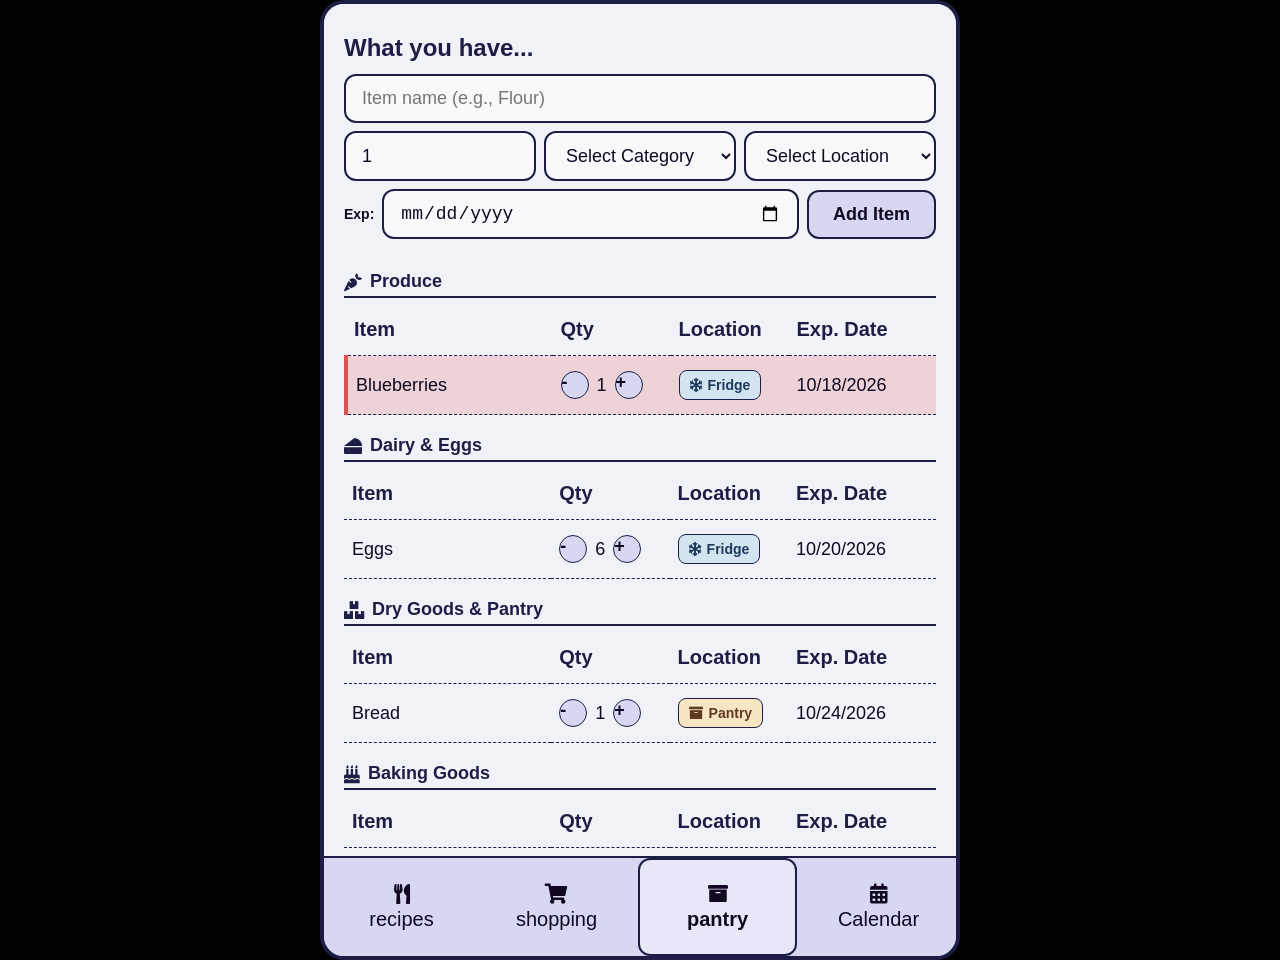
==== commit 6c824488: "aligned pantry buttons" ====
--- a/index.html
+++ b/index.html
@@ -40,13 +40,13 @@
       <!-- PRODUCE CATEGORY -->
       <div class="category-section" data-category="Produce">
         <h3 class="category-title"><i class="fas fa-carrot"></i> Produce</h3>
-        <table class="pantry-table">
+        <table style="width: 100%" class="pantry-table">
           <thead>
             <tr>
-              <th>Item</th>
-              <th>Qty</th>
-              <th>Location</th>
-              <th>Exp. Date</th>
+              <th style="width: 35%">Item</th>
+              <th style="width: 20%">Qty</th>
+              <th style="width: 20%">Location</th>
+              <th style="width: 25%">Exp. Date</th>
             </tr>
           </thead>
           <tbody class="pantry-tbody">
@@ -73,13 +73,13 @@
       <!-- DAIRY CATEGORY -->
       <div class="category-section" data-category="Dairy & Eggs" style="margin-top: 20px;">
         <h3 class="category-title"><i class="fas fa-cheese"></i> Dairy & Eggs</h3>
-        <table class="pantry-table">
+        <table style="width: 100%" class="pantry-table">
           <thead>
             <tr>
-              <th>Item</th>
-              <th>Qty</th>
-              <th>Location</th>
-              <th>Exp. Date</th>
+              <th style="width: 35%">Item</th>
+              <th style="width: 20%">Qty</th>
+              <th style="width: 20%">Location</th>
+              <th style="width: 25%">Exp. Date</th>
             </tr>
           </thead>
           <tbody class="pantry-tbody">
@@ -106,13 +106,13 @@
       <!-- DRY GOODS CATEGORY -->
       <div class="category-section" data-category="Dry Goods" style="margin-top: 20px;">
         <h3 class="category-title"><i class="fas fa-boxes"></i> Dry Goods & Pantry</h3>
-        <table class="pantry-table">
+        <table style="width: 100%" class="pantry-table">
           <thead>
             <tr>
-              <th>Item</th>
-              <th>Qty</th>
-              <th>Location</th>
-              <th>Exp. Date</th>
+              <th style="width: 35%">Item</th>
+              <th style="width: 20%">Qty</th>
+              <th style="width: 20%">Location</th>
+              <th style="width: 25%">Exp. Date</th>
             </tr>
           </thead>
           <tbody class="pantry-tbody">
@@ -139,13 +139,13 @@
       <!-- BAKING GOODS CATEGORY (NEW) -->
       <div class="category-section" data-category="Baking Goods" style="margin-top: 20px;">
         <h3 class="category-title"><i class="fas fa-birthday-cake"></i> Baking Goods</h3>
-        <table class="pantry-table">
+        <table style="width: 100%" class="pantry-table">
           <thead>
             <tr>
-              <th>Item</th>
-              <th>Qty</th>
-              <th>Location</th>
-              <th>Exp. Date</th>
+              <th style="width: 35%">Item</th>
+              <th style="width: 20%">Qty</th>
+              <th style="width: 20%">Location</th>
+              <th style="width: 25%">Exp. Date</th>
             </tr>
           </thead>
           <tbody class="pantry-tbody">
--- a/css/styles.css
+++ b/css/styles.css
@@ -137,6 +137,8 @@
 .pantry-table {
   width: 100%;
   border-collapse: collapse;
+  table-layout: fixed;
+  overflow-wrap: break-word;
 }
 
 .pantry-table th, .pantry-table td {
@@ -170,6 +172,9 @@
   color: var(--color-text);
   font-weight: bold;
   cursor: pointer;
+  font-size: 18px;
+  display: flex;
+  flex-direction: column;
 }
 
 .category-title {
@@ -182,6 +187,10 @@
   border-bottom: 2px solid var(--color-border);
   padding-bottom: 4px;
 }
+
+.category-section{
+  /* column-width: 10em;
+} */
 
 .location-toggle-btn {
   padding: 6px 10px;
@@ -451,18 +460,20 @@
 }
 
 .nutrition{
-  padding: 0 10px;
-  border: 2px solid black;
+  padding: 20px 20px;
+  border: 2px solid var(--color-border);
   box-sizing: border-box;
   margin: auto auto;
-  background-color: white;
-  padding-bottom: 5px;
+  background-color: var(--feature-color);
+  /* padding-bottom: 5px; */
   font-size: var(--font-title-size);
+  
 }
 
 .nutrition-table{
+  padding: 20px 20px;
   border-collapse: collapse;
-  background-color: white;
+  background-color: var(--bg-accent);
   width: 100%;
   font-size: var(--font-text-size);
 }
@@ -639,6 +650,15 @@
   overflow-y: auto;
 }
 
+.content.scrollable::-webkit-scrollbar {
+  width: 8px;
+}
+
+.content.scrollable::-webkit-scrollbar-thumb {
+  background-color: var(--feature-color);
+  border-radius: 5px;
+}
+
 .dialog-box {
   border: 2px solid var(--color-border);
   border-radius: 12px;
@@ -648,6 +668,60 @@
   width: 400px;
   max-width: 90%;
   margin: auto;
+}
+
+.dialog-text{
+  margin-bottom: auto;
+
+}
+
+#close{
+  margin-top: auto;
+  margin-bottom: 10px;
+  font-size: 15px;
+  justify-content: center;
+  color: var(--color-text);
+}
+
+#turn-off{
+  margin-top: auto;
+  margin-bottom: 10px;
+  font-size: 15px;
+  justify-content: center;
+  color: var(--color-text);
+}
+
+.toDo{
+background-color: var(--feature-color);
+min-height: 30px;
+position: relative;
+}
+
+#list{
+  margin-bottom: 20px;
+  margin-top: 20px;
+}
+
+#notification{
+  color:white;
+  min-height:50px;
+  text-align: center;
+  align-items: center;
+  justify-content: center;
+  position:relative;
+  display: flex;
+
+}
+
+.exit_button{
+  position:absolute;
+  top:0;
+  right:10px;
+  cursor:pointer;
+  font-size: 20px;
+  background: none;
+  border: none;
+  color: var(--color-text);
 }
 
 #notification-banner {
